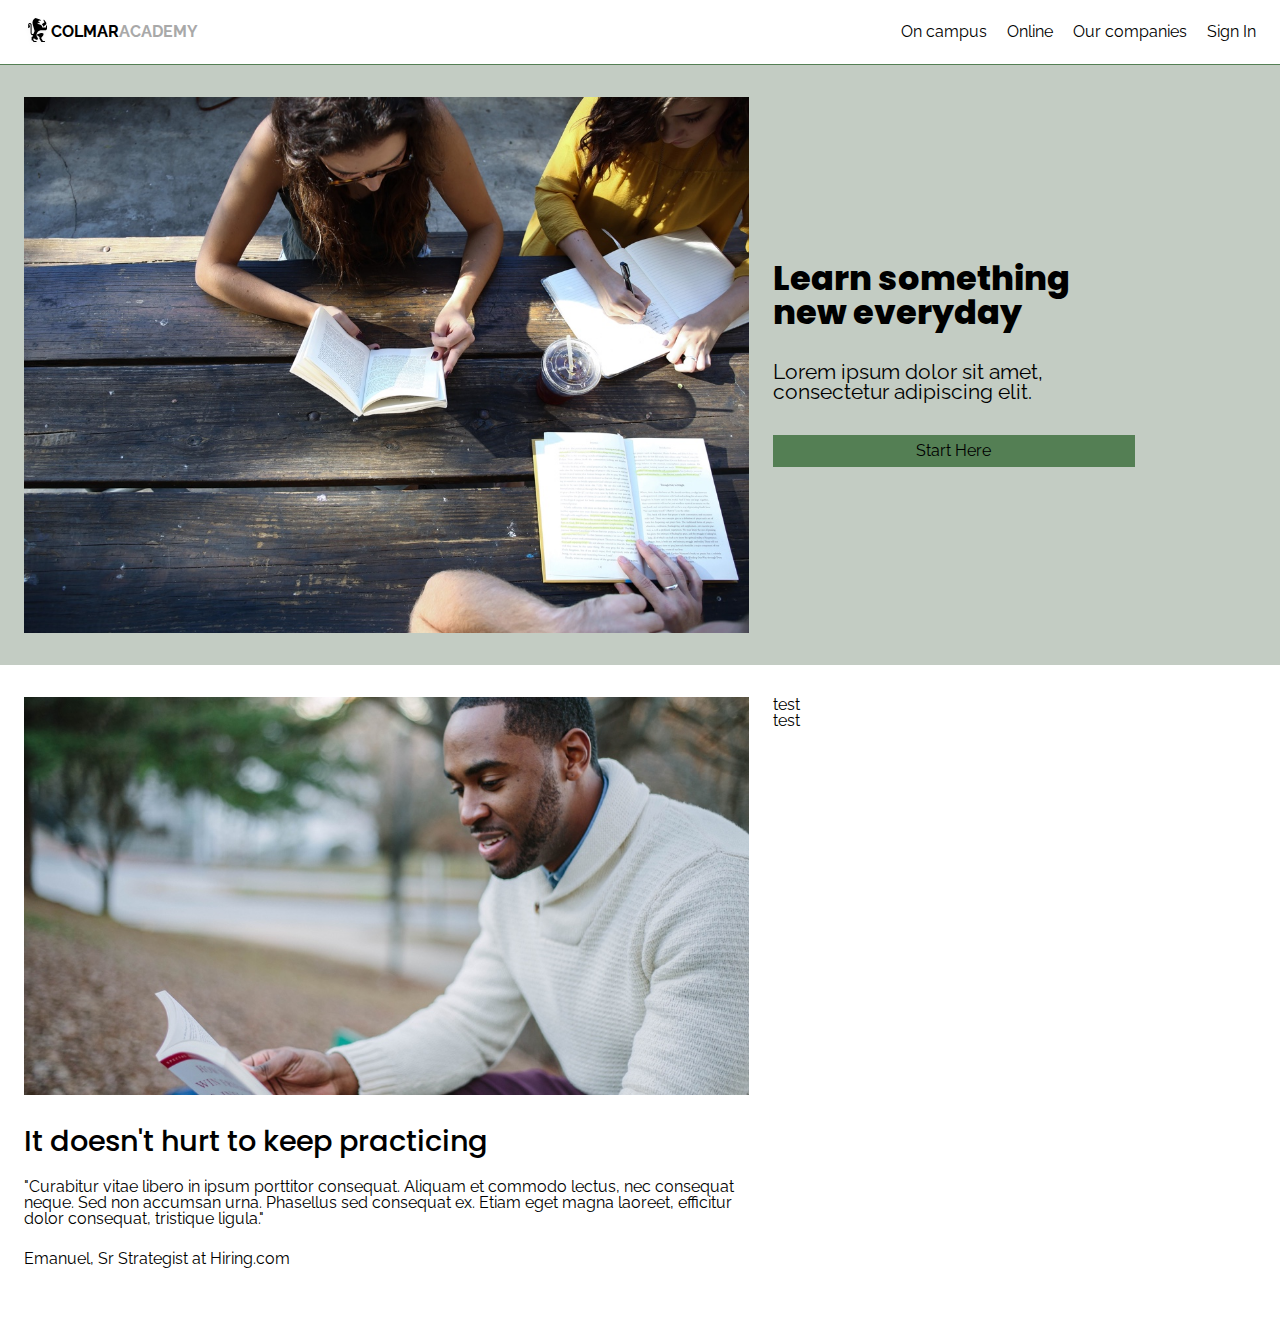
==== index2.html @ 324a3d76 "Setting things up" ====
<html lang="en" dir="ltr">
  <head>
    <meta charset="utf-8">
    <title>Colmar Academy</title>
    <link href="./resources/css/reset.css" type="text/css" rel="stylesheet">
    <link href="./resources/css/style2.css" type="text/css" rel="stylesheet">
    <link href="https://fonts.googleapis.com/css?family=Poppins:200,400,400i,500,800|Raleway:500,500i" rel="stylesheet">
  </head>
  <body>
    <header>
        <div class="header_logo">
            <img src="./resources/images/ic-logo.svg" alt="logo">
            <p>COLMAR<span class="academy">ACADEMY<span></p>
        </div>
        <nav>
            <ul>
                <li><a href="#">On campus</a></li>
                <li><a href="#">Online</a></li>
                <li><a href="#">Our companies</a></li>
                <li><a href="#">Sign In</a></li>
            </ul>
        </nav>
    </header>

    <div class="banner">
        <div class="banner_image">
            <img src="./resources/images/banner.jpg" alt="People Studing">
        </div>
        <div class="banner_message">
            <div class="banner_message_content">
                <h1>Learn something new everyday</h1>
                <h3>Lorem ipsum dolor sit amet, consectetur adipiscing elit.</h3>
                <div class="message_button">Start Here</div>
            </div>
        </div>
    </div>

    <div class="about">
        <div class="feature">
            <div class="feature_image">
                <img src="./resources/images/information-main.jpg" alt="Reading in the park">
            </div>
            <div class="feature_text">
                <h2 class="test">It doesn't hurt to keep practicing</h2>
                <p>"Curabitur vitae libero in ipsum porttitor consequat.  Aliquam et commodo lectus, nec consequat neque.  Sed non accumsan urna.  Phasellus sed consequat ex.  Etiam eget magna laoreet, efficitur dolor consequat, tristique ligula."
                <p>Emanuel, Sr Strategist at Hiring.com</p>
                </p>
            </div>
        </div>
        <div class="articles">
            <div class="article">
                <div class="article_image">
                    test
                </div>
                <div class="article_summary">
                    test
                </div>
            </div>
        </div>
    </div>
  </body>
</html>
---- resources/css/style2.css ----
html {
    font-family: 'Raleway', sans-serif;
    font-size: 16px;
    color: black;
}

h1,
h2,
h4 {
    font-family: Poppins, sans-serif;
}

h1 {
    font-size: 2.1rem;
    font-weight: 800;
}

h2 {
    font-weight: 500;
    font-size: 1.8rem;
}

h3 {
    font-weight: 400;
    font-size: 1.3rem;
}

header {
    display: flex;
    background-color: white;
    height: 4rem;
    align-items: center;
    border-bottom: .1rem solid rgb(84, 127, 84);
    justify-content: space-between;
    padding: 0 1.5rem;
}

.header_logo {
    display: inline-flex;
    height: 2rem;
    align-items: center;
    font-weight: bold;
}

.academy {
    color: darkgray;
}

nav li {
    display: inline-flex;
    padding-left: 1rem; 
}

nav li a {
    text-decoration: none;
    color: black;
}

.banner {
    display: flex;
    align-items: center;
    background-color: rgb(195, 204, 195);;
    padding: 2rem 1.5rem;
}

.banner_image {
    width: 60%;
    padding-right: 1.5rem;
}

.banner_image img {
    width: 100%;
}

.banner_message {
    width: 40%;
}

.banner_message_content {
    width: 75%;
}

.banner_message_content h3 {
    margin: 2rem 0;
}

.message_button {
    background-color: rgb(84, 127, 84);
    text-align: center;
    padding: .5rem 0;
}

.about {
    padding: 2rem 1.5rem;
    display: flex;
}

.feature {
    margin-right: 1.5rem;
    width: 60%;
    flex-direction: column;
}

.feature_image {

}

.feature_image img {
    width: 100%;
}

.feature_text h2 {
    padding-top: 2rem;
}

.feature_text p {
    padding-top: 1.5rem;
}

.articles {
    width: 40%;
}
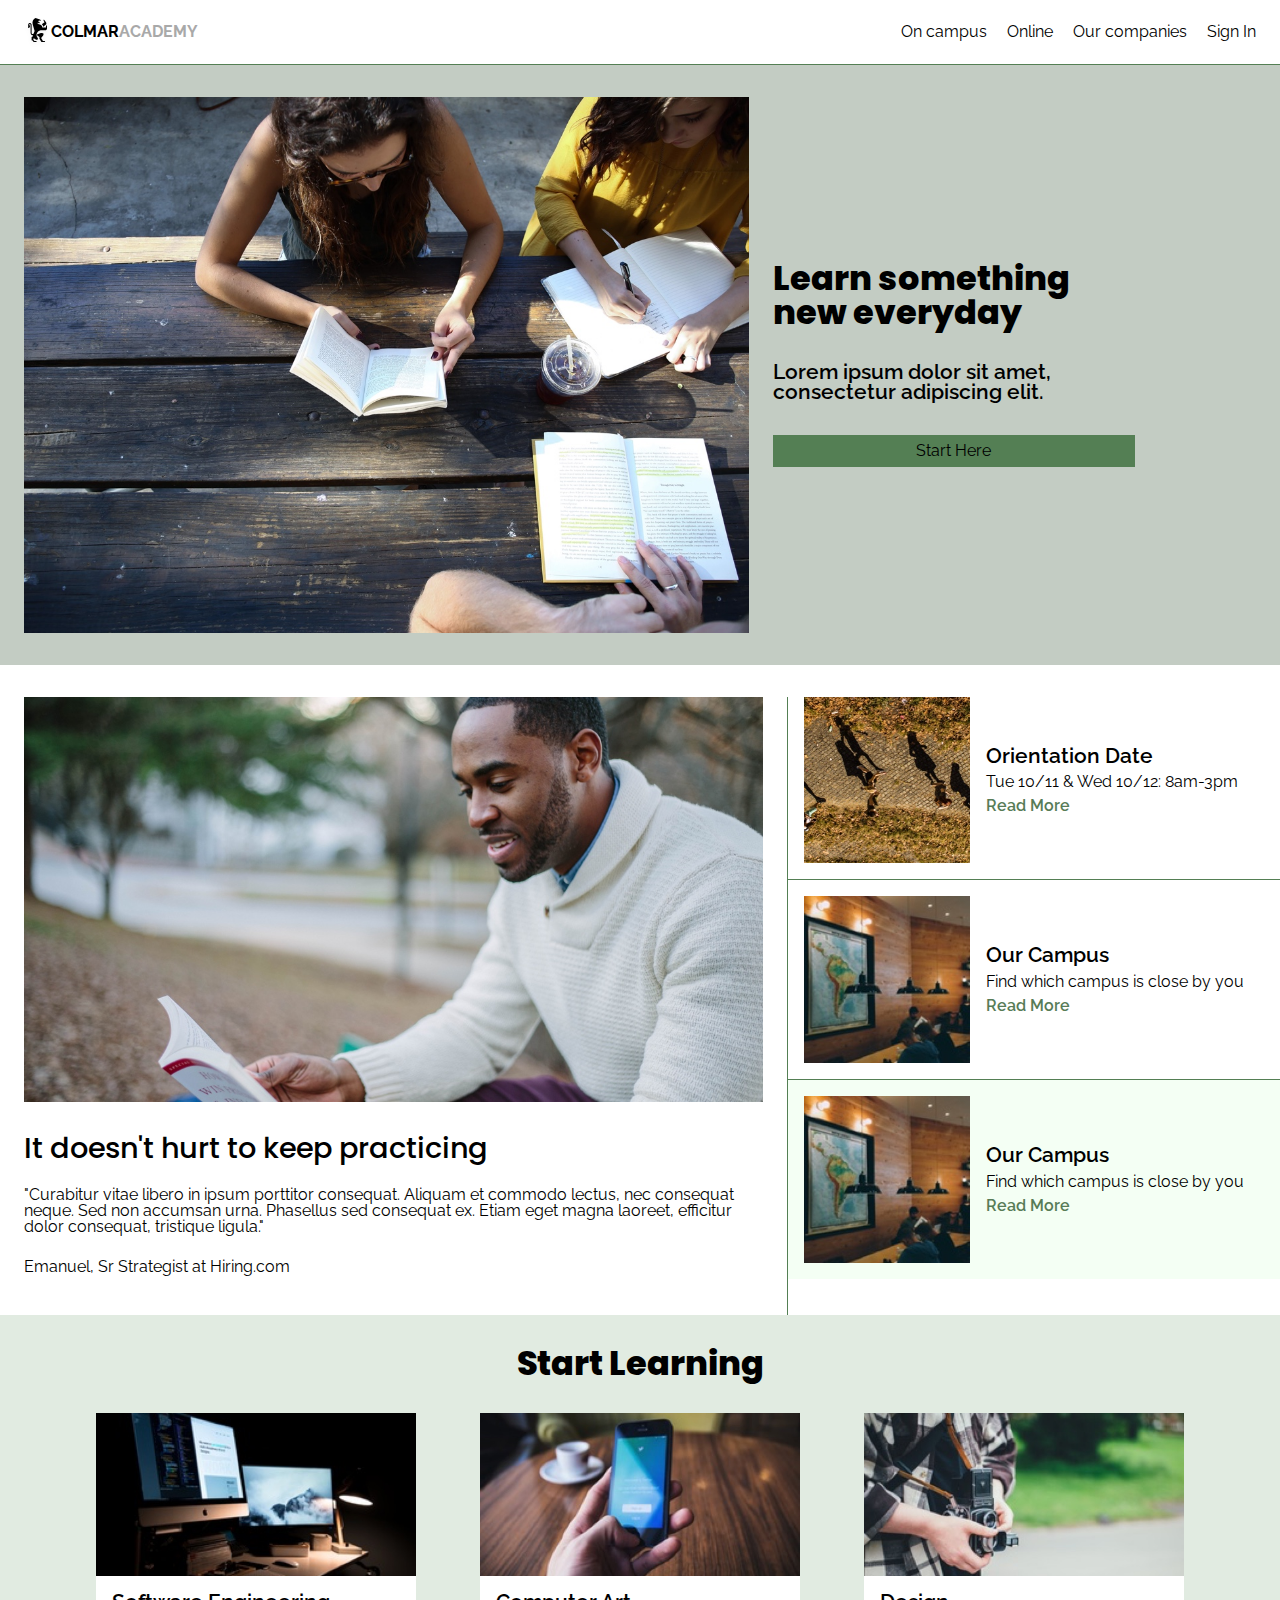
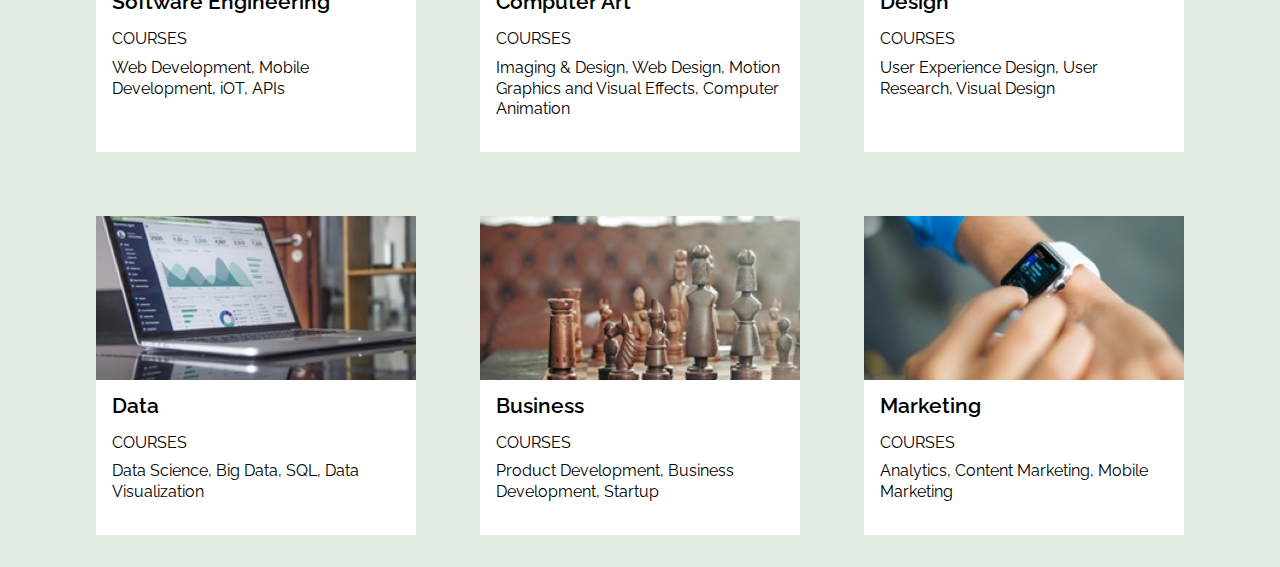
==== commit 384d0c44: "Initial work on styling" ====
--- a/index2.html
+++ b/index2.html
@@ -50,10 +50,98 @@
         <div class="articles">
             <div class="article">
                 <div class="article_image">
-                    test
+                    <img src="./resources/images/information-orientation.jpg" alt="Students Walking">
                 </div>
                 <div class="article_summary">
-                    test
+                    <h3>Orientation Date</h3>
+                    Tue 10/11 & Wed 10/12: 8am-3pm
+                    <span class="more"><a href="#">Read More</a></span>
+                </div>
+            </div>
+            <div class="article">
+                <div class="article_image">
+                    <img src="./resources/images/information-campus.jpg" alt="Students Walking">
+                </div>
+                <div class="article_summary">
+                    <h3>Our Campus</h3>
+                    Find which campus is close by you
+                    <span class="more"><a href="#">Read More</a></span>
+                </div>
+            </div>
+            <div class="article">
+                <div class="article_image">
+                    <img src="./resources/images/information-campus.jpg" alt="Students Walking">
+                </div>
+                <div class="article_summary">
+                    <h3>Our Campus</h3>
+                    Find which campus is close by you
+                    <span class="more"><a href="#">Read More</a></span>
+                </div>
+            </div>
+        </div>
+    </div>
+
+    <div class="learn">
+        <h1>Start Learning</h1>
+        <div class="courses">
+            <div class="course">
+                <div class="course_image">
+                    <img src="./resources/images/course-software.jpg" alt="Computer">
+                </div>
+                <div class="course_description">
+                    <h3>Software Engineering</h3>
+                    <p>COURSES</p>
+                    <p>Web Development, Mobile Development, iOT, APIs</p>
+                </div>
+            </div>
+            <div class="course">
+                <div class="course_image">
+                    <img src="./resources/images/course-computer-art.jpg" alt="Picture of a Phone">
+                </div>
+                <div class="course_description">
+                    <h3>Computer Art</h3>
+                    <p>COURSES</p>
+                    <p>Imaging & Design, Web Design, Motion Graphics and Visual Effects, Computer Animation</p>
+                </div>
+            </div>
+            <div class="course">
+                <div class="course_image">
+                    <img src="./resources/images/course-design.jpg" alt="Picture of a Camera">
+                </div>
+                <div class="course_description">
+                    <h3>Design</h3>
+                    <p>COURSES</p>
+                    <p>User Experience Design, User Research, Visual Design</p>
+                </div>
+            </div>
+            <div class="course">
+                <div class="course_image">
+                    <img src="./resources/images/course-data.jpg" alt="Picture of a Laptop">
+                </div>
+                <div class="course_description">
+                    <h3>Data</h3>
+                    <p>COURSES</p>
+                    <p>Data Science, Big Data, SQL, Data Visualization</p>
+                </div>
+            </div>
+            <div class="course">
+                <div class="course_image">
+                    <img src="./resources/images/course-business.jpg" alt="Picture of a Chessboard">
+                </div>
+                <div class="course_description">
+                    <h3>Business</h3>
+                    <p>COURSES</p>
+                    <p>Product Development, Business Development, Startup</p>
+                </div>
+            </div>
+            <div class="course">
+                <div class="course_image">
+                    <img src="./resources/images/course-marketing.jpg" alt="Picture of a Apple Watch">
+                </div>
+                <div class="course_description">
+                    <h3>Marketing</h3>
+                    <p>COURSES</p>
+                    <p>Analytics, Content Marketing, Mobile Marketing</p>
                 </div>
             </div>
         </div>
--- a/resources/css/style2.css
+++ b/resources/css/style2.css
@@ -21,7 +21,7 @@
 }
 
 h3 {
-    font-weight: 400;
+    font-weight: 600;
     font-size: 1.3rem;
 }
 
@@ -91,14 +91,16 @@
 }
 
 .about {
-    padding: 2rem 1.5rem;
-    display: flex;
+    display: flex;
+    margin: 2rem 0 0 1.5rem;
 }
 
 .feature {
     margin-right: 1.5rem;
     width: 60%;
     flex-direction: column;
+    margin-bottom: 1rem;
+    /*May adjust with this concept to help fix right scroll issue */
 }
 
 .feature_image {
@@ -119,4 +121,100 @@
 
 .articles {
     width: 40%;
-}+    border-left: .1rem solid rgb(84, 127, 84);
+}
+
+
+.article {
+    display: flex;
+    width: 100%;
+    padding-top: 1rem;
+    padding-bottom: 1rem;
+    padding-left: 1rem;
+}
+
+.article:first-child {
+    padding-top: 0;
+}
+
+.article:last-child {
+    background-color: rgb(244,255,244);
+}
+
+.article:nth-child(2n) {
+    border-bottom: .1rem solid rgb(84, 127, 84);
+    border-top: .1rem solid rgb(84, 127, 84);
+}
+
+.article_image {
+    width: 35%;
+    height: auto;
+    
+}
+
+.article_image img {
+    width: 100%;
+}
+
+.article_summary {
+    width: 65%;
+    display: flex;
+    flex-direction: column;
+    justify-content: center;
+    align-items: flex-start;
+    padding-left: 1rem;
+}
+
+.article_summary h3 {
+    margin-bottom: .5rem;
+}
+
+.more {
+    margin-top: .5rem;
+}
+
+.more a {
+    text-decoration: none;
+    color: rgb(87,124,87);
+    font-weight: 600;
+}
+
+.learn {
+    background-color: rgb(225,235,225);
+}
+
+.learn h1 {
+    padding-top: 2rem;
+    text-align: center;
+    width: 100%;
+    margin: 0 0;
+    display: block;
+}
+
+.courses {
+    display: flex;
+    flex-wrap: wrap;
+    justify-content: center;
+    width: 100%;
+}
+
+.course {
+    width: 25%;
+    margin: 2rem;
+    background-color: white;
+    padding-bottom: 1.5rem;
+}
+
+.course img {
+    height: auto;
+    width: 100%;
+}
+
+.course_description h3 {
+    margin: 1rem;
+}
+
+.course_description p {
+    margin: .5rem 1rem;
+    line-height: 1.3;
+}
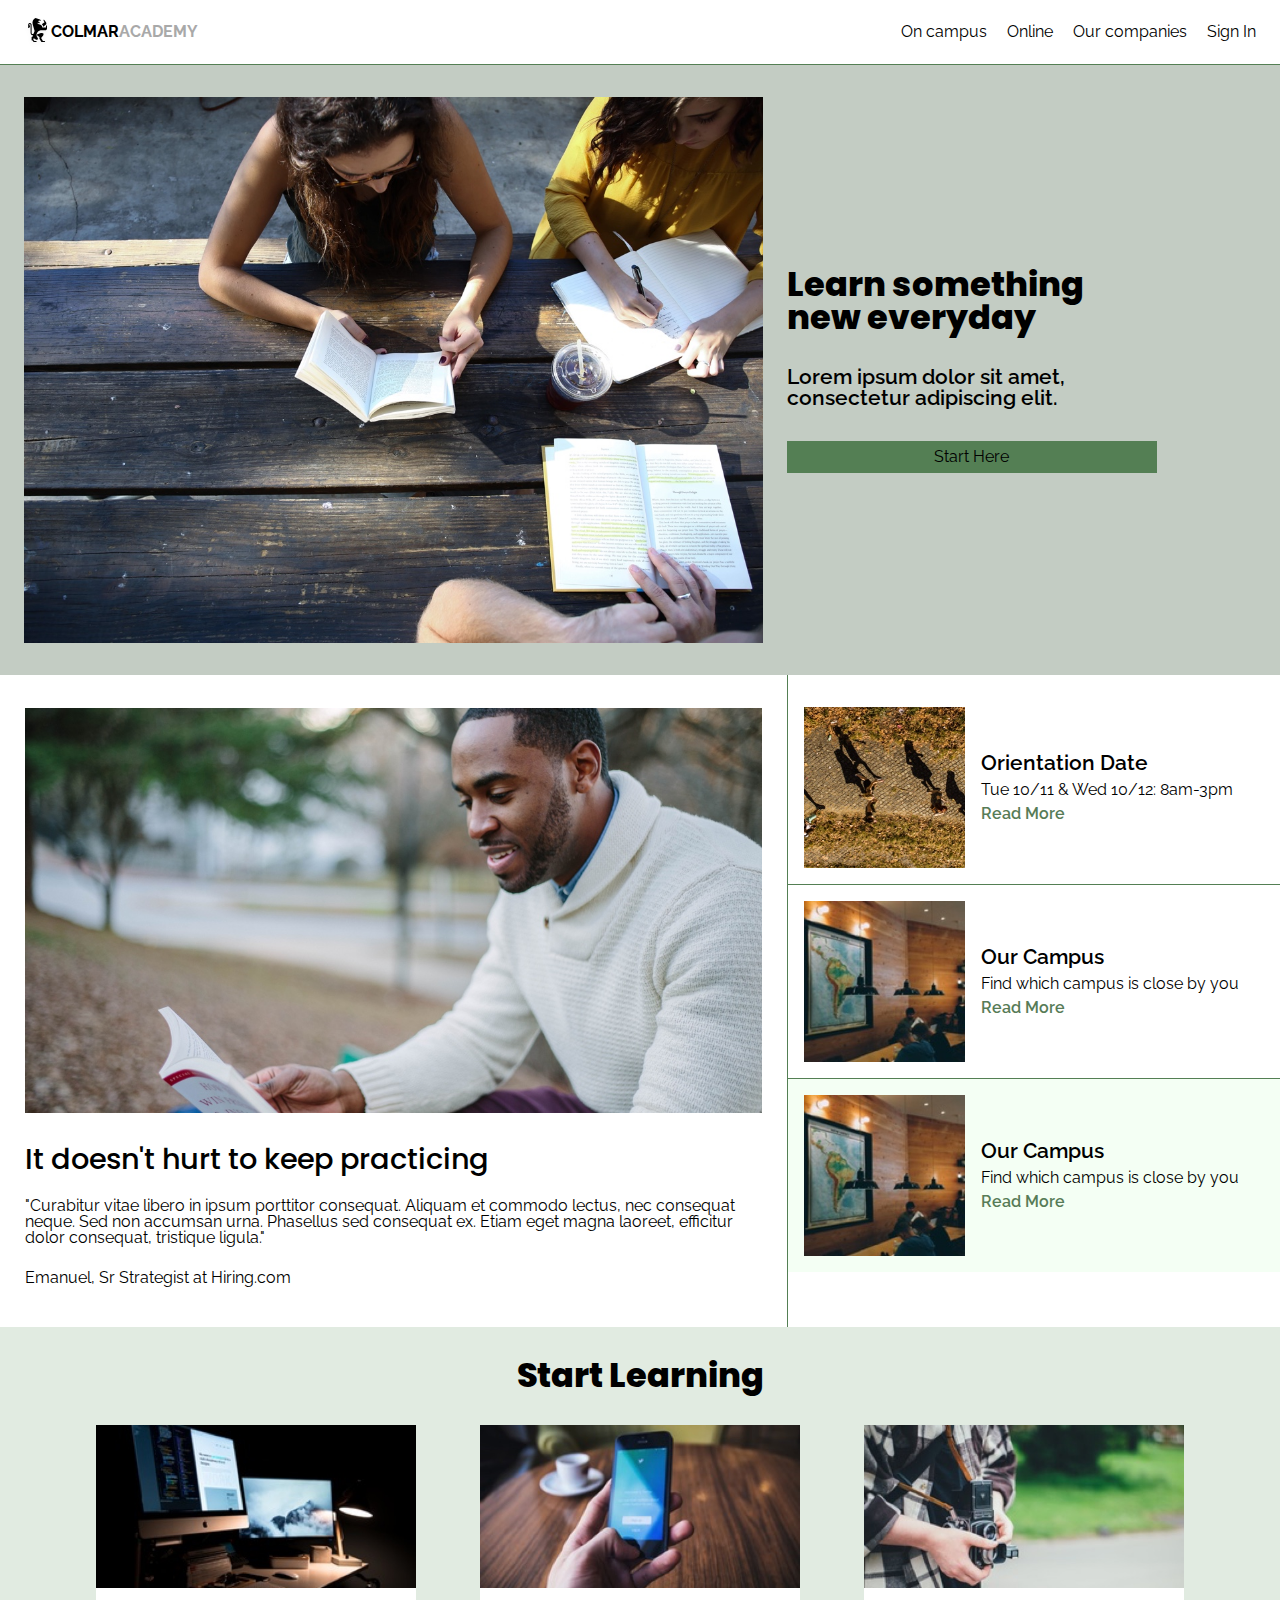
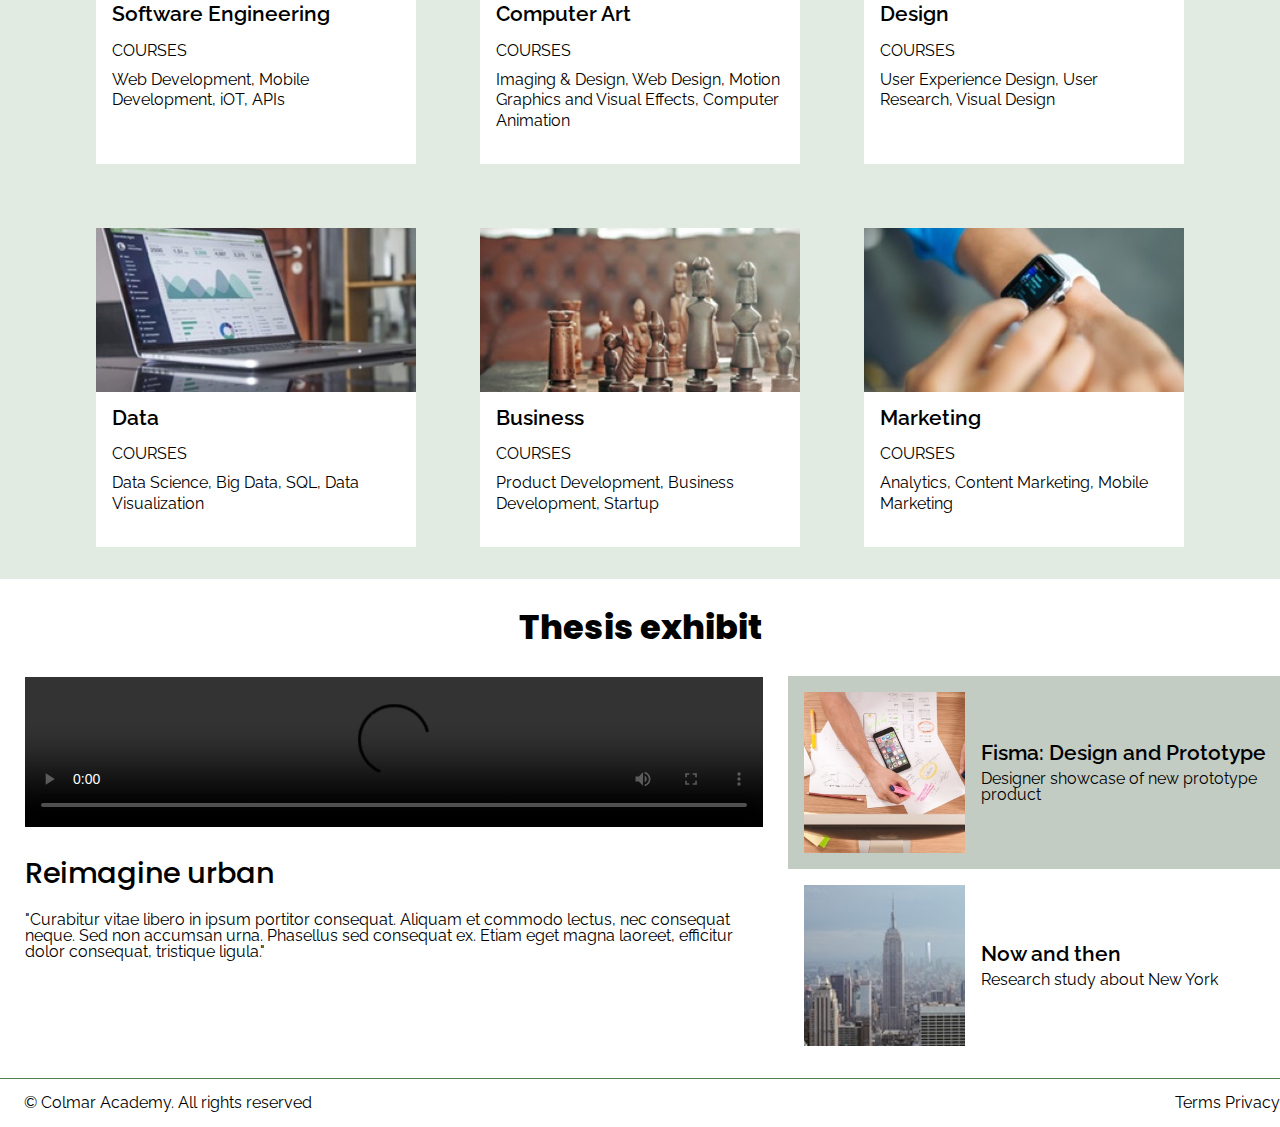
==== commit 8f6c8823: "Initial desktop complete" ====
--- a/index2.html
+++ b/index2.html
@@ -26,7 +26,7 @@
         <div class="banner_image">
             <img src="./resources/images/banner.jpg" alt="People Studing">
         </div>
-        <div class="banner_message">
+        <div class="container_right">
             <div class="banner_message_content">
                 <h1>Learn something new everyday</h1>
                 <h3>Lorem ipsum dolor sit amet, consectetur adipiscing elit.</h3>
@@ -41,14 +41,14 @@
                 <img src="./resources/images/information-main.jpg" alt="Reading in the park">
             </div>
             <div class="feature_text">
-                <h2 class="test">It doesn't hurt to keep practicing</h2>
+                <h2>It doesn't hurt to keep practicing</h2>
                 <p>"Curabitur vitae libero in ipsum porttitor consequat.  Aliquam et commodo lectus, nec consequat neque.  Sed non accumsan urna.  Phasellus sed consequat ex.  Etiam eget magna laoreet, efficitur dolor consequat, tristique ligula."
                 <p>Emanuel, Sr Strategist at Hiring.com</p>
                 </p>
             </div>
         </div>
-        <div class="articles">
-            <div class="article">
+        <div class="articles articles_border_left container_right">
+            <div class="article info">
                 <div class="article_image">
                     <img src="./resources/images/information-orientation.jpg" alt="Students Walking">
                 </div>
@@ -58,7 +58,7 @@
                     <span class="more"><a href="#">Read More</a></span>
                 </div>
             </div>
-            <div class="article">
+            <div class="article info">
                 <div class="article_image">
                     <img src="./resources/images/information-campus.jpg" alt="Students Walking">
                 </div>
@@ -68,7 +68,7 @@
                     <span class="more"><a href="#">Read More</a></span>
                 </div>
             </div>
-            <div class="article">
+            <div class="article info">
                 <div class="article_image">
                     <img src="./resources/images/information-campus.jpg" alt="Students Walking">
                 </div>
@@ -146,5 +146,54 @@
             </div>
         </div>
     </div>
+
+    <div class="thesis">
+        <h1>Thesis exhibit</h1>
+        <div class="about">
+            <div class="feature">
+                <div class="feature_image">
+                    <video controls>
+                        <source src="./resources/videos/thesis.mp4" type="video/mp4">
+                        Your browser does not support the video tag.
+                    </video>
+                </div>
+                <div class="feature_text">
+                    <h2>Reimagine urban</h2>
+                    <p>"Curabitur vitae libero in ipsum portitor consequat.  Aliquam et commodo lectus, nec consequat neque.  Sed non accumsan urna.  Phasellus sed consequat ex.  Etiam eget magna laoreet, efficitur dolor consequat, tristique ligula."
+                    </p>
+                </div>
+            </div>
+            <div class="articles container_right">
+                <div class="article">
+                    <div class="article_image">
+                        <img src="./resources/images/thesis-fisma.jpg" alt="Highlighting">
+                    </div>
+                    <div class="article_summary">
+                        <h3>Fisma: Design and Prototype</h3>
+                        Designer showcase of new prototype product
+                    </div>
+                </div>
+                <div class="article">
+                    <div class="article_image">
+                        <img src="./resources/images/thesis-now-and-then.jpg" alt="Tall building">
+                    </div>
+                    <div class="article_summary">
+                        <h3>Now and then</h3>
+                        Research study about New York
+                    </div>
+                </div>
+            </div>
+        </div>
+    </div>
+
+    <footer>
+        <div class="copyright">
+            <p>&copy; Colmar Academy. All rights reserved</p>
+        </div>
+        <div class="terms">
+            <p>Terms</p>
+            <p>Privacy</p>
+        </div>
+    </footer>
   </body>
 </html>--- a/resources/css/style2.css
+++ b/resources/css/style2.css
@@ -59,25 +59,27 @@
 .banner {
     display: flex;
     align-items: center;
-    background-color: rgb(195, 204, 195);;
+    background-color: rgb(195, 204, 195);
     padding: 2rem 1.5rem;
 }
 
 .banner_image {
     width: 60%;
-    padding-right: 1.5rem;
+    
 }
 
 .banner_image img {
     width: 100%;
 }
 
-.banner_message {
+.container_right {
     width: 40%;
+    display: flex;
 }
 
 .banner_message_content {
     width: 75%;
+    margin-left: 1.5rem;
 }
 
 .banner_message_content h3 {
@@ -91,25 +93,25 @@
 }
 
 .about {
-    display: flex;
-    margin: 2rem 0 0 1.5rem;
+    display: inline-flex;
+    align-content: center;
 }
 
 .feature {
     margin-right: 1.5rem;
+    margin-left: 1.5rem;
+    margin-top: 2rem;
     width: 60%;
     flex-direction: column;
     margin-bottom: 1rem;
-    /*May adjust with this concept to help fix right scroll issue */
-}
-
-.feature_image {
-
-}
-
-.feature_image img {
-    width: 100%;
-}
+    border: 1px solid white;
+}
+
+.feature_image img, .feature_image video {
+    width: 100%;
+    height: auto;
+}
+
 
 .feature_text h2 {
     padding-top: 2rem;
@@ -120,36 +122,37 @@
 }
 
 .articles {
-    width: 40%;
-    border-left: .1rem solid rgb(84, 127, 84);
+    justify-content: flex;
+    flex-direction: column;
+    padding-top: 1rem;
+}
+
+.articles_border_left {
+    border-left: .05rem solid rgb(84, 127, 84);
 }
 
 
 .article {
     display: flex;
     width: 100%;
-    padding-top: 1rem;
-    padding-bottom: 1rem;
-    padding-left: 1rem;
-}
-
-.article:first-child {
-    padding-top: 0;
-}
-
-.article:last-child {
+}
+
+
+.info:last-child {
     background-color: rgb(244,255,244);
 }
 
-.article:nth-child(2n) {
-    border-bottom: .1rem solid rgb(84, 127, 84);
-    border-top: .1rem solid rgb(84, 127, 84);
+.info:nth-child(2n) {
+    border-bottom: .05rem solid rgb(84, 127, 84);
+    border-top: .05rem solid rgb(84, 127, 84);
 }
 
 .article_image {
     width: 35%;
     height: auto;
-    
+    padding-left: 1rem;
+    padding-bottom: 1rem;
+    padding-top: 1rem;
 }
 
 .article_image img {
@@ -165,6 +168,11 @@
     padding-left: 1rem;
 }
 
+.thesis .articles .article:first-child {
+    margin-top: 1rem;
+    background-color: rgb(195, 204, 195);
+}
+
 .article_summary h3 {
     margin-bottom: .5rem;
 }
@@ -183,7 +191,7 @@
     background-color: rgb(225,235,225);
 }
 
-.learn h1 {
+.learn h1, .thesis h1 {
     padding-top: 2rem;
     text-align: center;
     width: 100%;
@@ -218,3 +226,20 @@
     margin: .5rem 1rem;
     line-height: 1.3;
 }
+
+footer {
+    display: flex;
+    justify-content: space-between;
+    align-items: center;
+    border-top: .1rem solid rgb(84, 127, 84);
+    margin-top: 1rem;
+  }
+  
+  .copyright {
+    margin: 1rem 1.5rem;
+  }
+  
+  .terms p {
+    display: inline-block;
+    margin-right: 2 rem;
+  }
